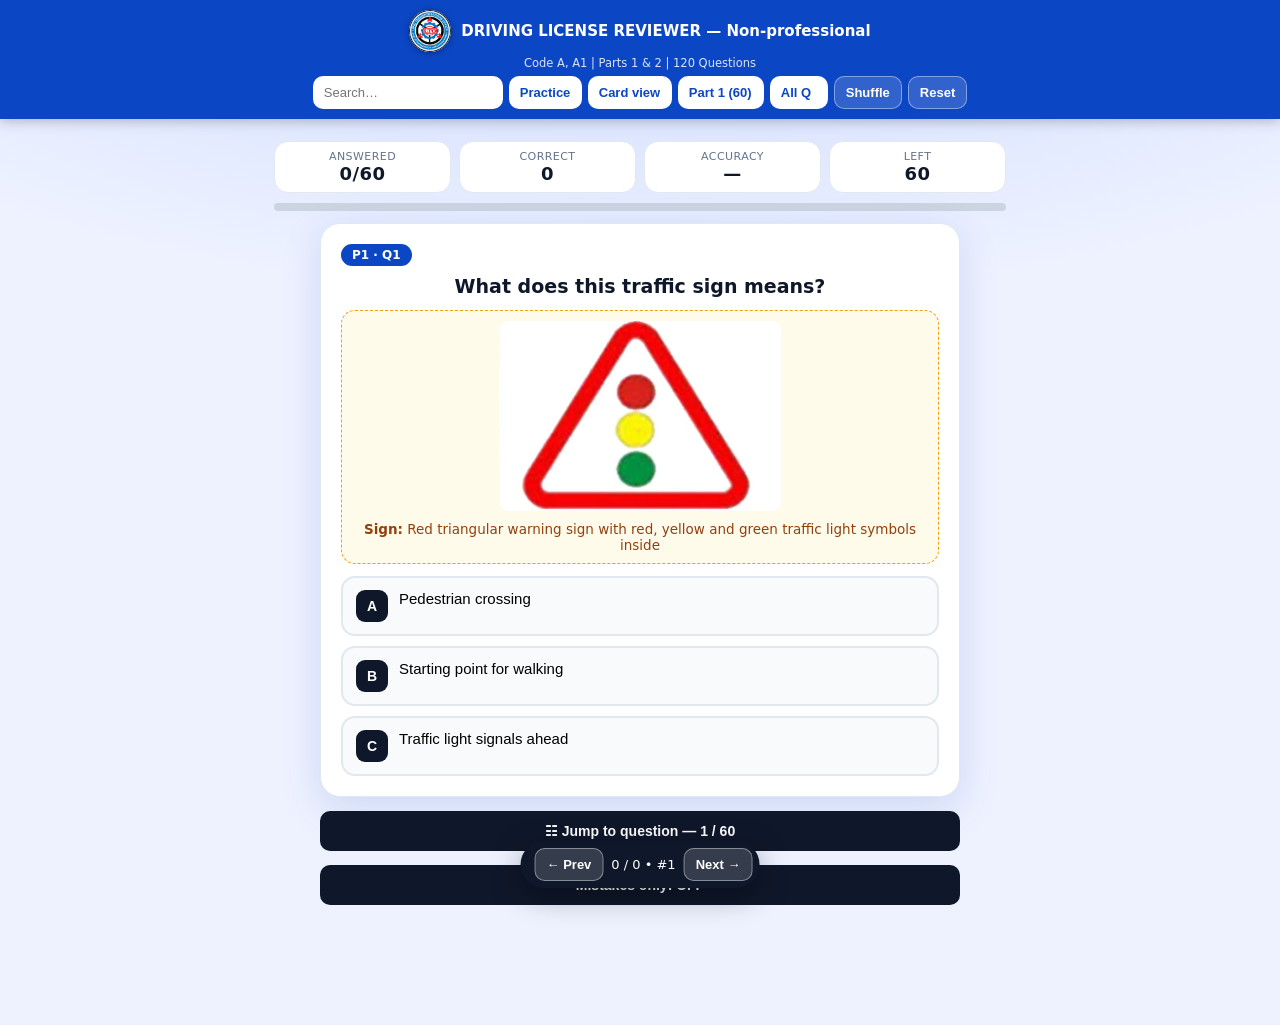
==== reviewer.html @ 5f14f260 "Add landing page, move app to reviewer.html, deep-link quick starts" ====
<!DOCTYPE html>
<html lang="en">
<head>
<meta charset="UTF-8">
<meta name="viewport" content="width=device-width, initial-scale=1.0">
<title>LTO Reviewer – Non-Pro Code A, A1 | Parts 1 & 2 (120 Q)</title>
<link rel="icon" type="image/png" href="assets/land-transportation-office-logo.png">
<link rel="stylesheet" href="styles.css">
</head>
<body>

<header>
<div class="hwrap">
<div>
<h1><span class="brand"><img class="logo" src="assets/land-transportation-office-logo.png" alt="LTO logo">DRIVING LICENSE REVIEWER — Non-professional</span></h1>
<div class="sub">Code A, A1 | Parts 1 &amp; 2 | 120 Questions</div>
<div class="controls">
<input id="search" class="search" placeholder="Search…">
<select id="mode" class="btn btn-w">
<option value="practice">Practice</option>
<option value="exam">Exam</option>
<option value="study">Study</option>
</select>
<select id="view" class="btn btn-w">
<option value="card">Card view</option>
<option value="list">List view</option>
</select>
<select id="bank" class="btn btn-w">
<option value="p1">Part 1 (60)</option>
<option value="p2">Part 2 (60)</option>
<option value="all">Both (120)</option>
</select>
<select id="qlen" class="btn btn-w">
<option value="all">All Q</option>
<option value="40">40 Q</option>
<option value="60">60 Q</option>
<option value="100">100 Q</option>
</select>
<button id="shuffleBtn" class="btn btn-g">Shuffle</button>
<button id="resetBtn" class="btn btn-g">Reset</button>
</div>
</div>
</div>
</header>


<div class="wrap">
<div class="stats">
<div class="pill">Answered<b id="sAnswered">0/60</b></div>
<div class="pill">Correct<b id="sCorrect">0</b></div>
<div class="pill">Accuracy<b id="sAcc">—</b></div>
<div class="pill">Left<b id="sLeft">60</b></div>
</div>
<div class="progress"><div id="bar"></div></div>

<div id="resultBox"></div>
<div id="stage" class="stage"></div>
<div id="listView" class="hidden"></div>

<div class="actions">
<button id="jumpBtn" class="btn btn-d">☷ Jump to question — <span id="posLabel"></span></button>
</div>
<div class="actions">
<button id="mistakesBtn" class="btn btn-d">Mistakes only: OFF</button>
<button id="finishBtn" class="btn btn-green hidden">Finish & Show Result</button>
</div>

<div id="jumpModal" class="overlay hidden">
<div class="modal" role="dialog" aria-modal="true" aria-label="Jump to question">
<div class="mhead"><b>Jump to question</b><button id="closeModal" class="btn btn-d">✕ Close</button></div>
<div class="msub" id="modalSub"></div>
<div class="grid" id="grid"></div>
</div>
</div>

<div id="actionModal" class="overlay hidden">
<div class="modal modal-sm" role="alertdialog" aria-modal="true">
<div class="dlg-title" id="amTitle">Confirm</div>
<div class="dlg-msg" id="amMsg"></div>
<div class="dlg-btns">
<button id="amCancel" class="btn btn-d">Cancel</button>
<button id="amOk" class="btn btn-green">Confirm</button>
</div>
</div>
</div>

<div id="resultModal" class="overlay hidden">
<div class="modal modal-sm" role="dialog" aria-modal="true" aria-label="Exam result">
<div class="dlg-title">Exam Result</div>
<div class="score-big" id="rmScore">0 / 0</div>
<div class="score-sub" id="rmSub"></div>
<div class="dlg-btns">
<button id="rmReview" class="btn btn-d">Review answers</button>
<button id="rmRetake" class="btn btn-w" style="border:1px solid var(--border)">Retake</button>
</div>
</div>
</div>
</div>

<div class="toolbar">
<button id="prevT" class="btn btn-g">← Prev</button>
<span id="tScore">0 / 0</span>
<button id="nextT" class="btn btn-g">Next →</button>
</div>
<div id="toast" class="toast hidden"></div>

<script src="app.js"></script>
</body>
</html>
---- styles.css ----
:root {
  --blue: #0b46c4;
  --blue-d: #08329a;
  --bg: #eef2ff;
  --green-d: #15803d;
  --red-d: #b91c1c;
  --muted: #64748b;
  --border: #e2e8f0;
}
* {
  box-sizing: border-box;
}
body {
  margin: 0;
  font-family:
    system-ui,
    -apple-system,
    Segoe UI,
    Roboto,
    Arial,
    sans-serif;
  background: radial-gradient(1000px 400px at 50% -100px, #c7d7ff, var(--bg));
  color: #0f172a;
  min-height: 100vh;
}
header {
  background: var(--blue);
  color: #fff;
  padding: 10px 14px;
  position: sticky;
  top: 0;
  z-index: 20;
  box-shadow: 0 2px 12px rgba(0, 0, 0, 0.25);
}
.hwrap {
  max-width: 760px;
  margin: 0 auto;
  display: flex;
  flex-direction: column;
  align-items: center;
  text-align: center;
}
h1 {
  font-size: 15px;
  margin: 0;
}
.brand {
  display: inline-flex;
  align-items: center;
  gap: 10px;
}
.logo {
  width: 42px;
  height: 42px;
  border-radius: 50%;
  background: #fff;
  object-fit: cover;
  box-shadow: 0 1px 6px rgba(0, 0, 0, 0.35);
}
.sub {
  font-size: 11.5px;
  opacity: 0.85;
}
.controls {
  display: flex;
  gap: 6px;
  flex-wrap: wrap;
  margin-top: 6px;
  justify-content: center;
}
.btn {
  border: 0;
  border-radius: 10px;
  padding: 8px 11px;
  cursor: pointer;
  font-weight: 700;
  font-size: 13px;
}
.btn-w {
  background: #fff;
  color: var(--blue);
}
.btn-g {
  background: rgba(255, 255, 255, 0.16);
  color: #fff;
  border: 1px solid rgba(255, 255, 255, 0.4);
}
.btn-d {
  background: #0f172a;
  color: #fff;
}
.btn-green {
  background: #22c55e;
  color: #fff;
}
select.btn-w {
  appearance: none;
}
.search {
  border: 0;
  border-radius: 10px;
  padding: 8px 11px;
  min-width: 160px;
  font-size: 13px;
}
.wrap {
  max-width: 760px;
  margin: 0 auto;
  padding: 12px 14px 120px;
}
.stats {
  display: flex;
  gap: 8px;
  margin: 10px 0;
}
.pill {
  flex: 1;
  background: #fff;
  border: 1px solid var(--border);
  border-radius: 14px;
  padding: 8px 10px;
  text-align: center;
  font-size: 11px;
  color: var(--muted);
  text-transform: uppercase;
  letter-spacing: 0.04em;
}
.pill b {
  display: block;
  font-size: 18px;
  color: #0f172a;
}
.progress {
  height: 8px;
  background: #cbd5e1;
  border-radius: 999px;
  overflow: hidden;
  margin: 4px 0 12px;
}
.progress > div {
  height: 100%;
  width: 0%;
  background: linear-gradient(90deg, #22c55e, var(--blue));
  transition: width 0.3s;
}
/* single card stage */
.stage {
  display: flex;
  justify-content: center;
}
.card {
  width: 100%;
  max-width: 640px;
  background: #fff;
  border: 1px solid var(--border);
  border-radius: 20px;
  padding: 20px;
  box-shadow: 0 12px 40px rgba(11, 70, 196, 0.15);
  animation: pop 0.25s ease;
}
@keyframes pop {
  from {
    transform: translateY(8px);
    opacity: 0.4;
  }
  to {
    transform: none;
    opacity: 1;
  }
}
.topline {
  display: flex;
  align-items: center;
  justify-content: space-between;
  margin-bottom: 8px;
}
.qnum {
  background: var(--blue);
  color: #fff;
  font-weight: 800;
  border-radius: 999px;
  padding: 4px 11px;
  font-size: 12px;
}
.counter {
  font-size: 12.5px;
  color: var(--muted);
  font-weight: 700;
}
.qtext {
  font-size: 19px;
  font-weight: 800;
  line-height: 1.35;
  margin: 8px 0 10px;
  text-align: center;
  text-wrap: balance;
}
.sign {
  display: flex;
  gap: 10px;
  background: #fffbeb;
  border: 1.5px dashed #f59e0b;
  color: #92400e;
  border-radius: 14px;
  padding: 10px 12px;
  font-size: 13.5px;
  margin: 10px 0;
  align-items: center;
  justify-content: center;
  flex-direction: column;
  text-align: center;
}
.sign img {
  max-height: 190px;
  max-width: 100%;
  background: #fff;
  border-radius: 10px;
  object-fit: contain;
}
.choices {
  display: grid;
  gap: 10px;
  margin-top: 12px;
}
.choice {
  text-align: left;
  border: 2px solid var(--border);
  background: #f8fafc;
  border-radius: 14px;
  padding: 12px 13px;
  cursor: pointer;
  display: flex;
  gap: 11px;
  align-items: flex-start;
  font-size: 15px;
  transition: 0.15s;
}
.choice:hover {
  border-color: var(--blue);
  background: #eff6ff;
  transform: translateY(-1px);
}
.choice .letter {
  font-weight: 800;
  background: #0f172a;
  color: #fff;
  border-radius: 9px;
  min-width: 32px;
  height: 32px;
  display: inline-flex;
  align-items: center;
  justify-content: center;
  font-size: 14px;
  flex-shrink: 0;
}
.choice.correct {
  background: #dcfce7;
  border-color: var(--green-d);
}
.choice.correct .letter {
  background: var(--green-d);
}
.choice.selected {
  background: #dbeafe;
  border-color: var(--blue);
}
.choice.selected .letter {
  background: var(--blue);
}
.choice.wrong {
  background: #fee2e2;
  border-color: var(--red-d);
}
.choice.wrong .letter {
  background: var(--red-d);
}
.choice:disabled {
  cursor: default;
}
.choice.picked {
  outline: 3px solid #bfdbfe;
}
.feedback {
  margin-top: 12px;
  font-size: 14px;
  font-weight: 700;
  border-radius: 14px;
  padding: 0;
  overflow: hidden;
  border: 1.5px solid transparent;
  animation: slideIn 0.25s ease;
}
@keyframes slideIn {
  from {
    transform: translateY(4px);
    opacity: 0;
  }
  to {
    transform: none;
    opacity: 1;
  }
}
.feedback.ok {
  background: #f0fdf4;
  border-color: #86efac;
  color: #14532d;
}
.feedback.no {
  background: #fef2f2;
  border-color: #fca5a5;
  color: #7f1d1d;
}
.fb-top {
  display: flex;
  gap: 10px;
  align-items: center;
  padding: 10px 12px;
}
.fb-icon {
  width: 26px;
  height: 26px;
  border-radius: 999px;
  display: inline-flex;
  align-items: center;
  justify-content: center;
  font-size: 15px;
  font-weight: 900;
  flex-shrink: 0;
  color: #fff;
}
.ok .fb-icon {
  background: #16a34a;
}
.no .fb-icon {
  background: #dc2626;
}
.fb-title {
  font-weight: 900;
  font-size: 14px;
  letter-spacing: 0.01em;
}
.fb-sub {
  font-weight: 600;
  font-size: 13px;
  opacity: 0.9;
  margin-top: 1px;
}
.fb-ans {
  display: block;
  margin: 0;
  padding: 9px 12px 10px 48px;
  font-size: 13.5px;
  line-height: 1.45;
  border-top: 1px dashed currentColor;
  opacity: 0.95;
}
.ok .fb-ans {
  background: #dcfce7;
}
.no .fb-ans {
  background: #fee2e2;
}
.feedback.info {
  background: #eff6ff;
  border-color: #93c5fd;
  color: #1e3a8a;
}
.feedback.info .fb-icon {
  background: var(--blue);
}
.status {
  font-size: 11px;
  font-weight: 900;
  border-radius: 999px;
  padding: 4px 10px;
  letter-spacing: 0.03em;
  white-space: nowrap;
}
.status.ok {
  background: #16a34a;
  color: #fff;
}
.status.no {
  background: #dc2626;
  color: #fff;
}
.status.idle {
  background: #e2e8f0;
  color: #475569;
}
.status.key {
  background: var(--blue);
  color: #fff;
}
.answer-key {
  margin-top: 8px;
  font-size: 13px;
  background: #f1f5f9;
  border-radius: 10px;
  padding: 8px 10px;
}
.navrow {
  display: flex;
  gap: 8px;
  margin-top: 14px;
}
.navrow .btn {
  flex: 1;
  padding: 12px;
  font-size: 14px;
}
.hint {
  font-size: 12px;
  color: var(--muted);
  text-align: center;
  margin-top: 8px;
}
/* action bar + modal navigator */
.actions {
  display: flex;
  gap: 8px;
  max-width: 640px;
  margin: 14px auto 0;
}
.actions .btn {
  flex: 1;
  padding: 12px;
  font-size: 14px;
}
.overlay {
  position: fixed;
  inset: 0;
  background: rgba(2, 6, 23, 0.6);
  display: flex;
  align-items: center;
  justify-content: center;
  z-index: 50;
  padding: 16px;
  backdrop-filter: blur(2px);
}
.modal {
  width: 100%;
  max-width: 560px;
  max-height: 82vh;
  overflow: auto;
  background: #fff;
  border-radius: 18px;
  padding: 16px;
  box-shadow: 0 20px 60px rgba(0, 0, 0, 0.4);
  animation: pop 0.2s ease;
}
.modal-sm {
  max-width: 400px;
  text-align: center;
}
.modal-sm .mhead {
  justify-content: center;
  text-align: center;
}
.dlg-title {
  font-size: 17px;
  font-weight: 800;
  margin: 2px 0 6px;
}
.dlg-msg {
  font-size: 13.5px;
  color: #475569;
  line-height: 1.5;
}
.dlg-btns {
  display: flex;
  gap: 8px;
  margin-top: 14px;
}
.dlg-btns .btn {
  flex: 1;
  padding: 11px;
  font-size: 14px;
}
.btn-red {
  background: #dc2626;
  color: #fff;
}
.score-big {
  font-size: 34px;
  font-weight: 900;
  margin: 4px 0;
}
.score-sub {
  font-size: 13px;
  color: #475569;
}
.mhead {
  display: flex;
  align-items: center;
  justify-content: space-between;
  margin-bottom: 4px;
}
.mhead b {
  font-size: 15px;
}
.msub {
  font-size: 12.5px;
  color: var(--muted);
  margin-bottom: 10px;
}
.grid {
  display: grid;
  grid-template-columns: repeat(10, 1fr);
  gap: 6px;
}
.dot {
  aspect-ratio: 1;
  border: 1.5px solid var(--border);
  background: #f8fafc;
  border-radius: 9px;
  font-size: 12px;
  font-weight: 800;
  cursor: pointer;
}
.dot.cur {
  outline: 3px solid var(--blue);
}
.dot.ok {
  background: #dcfce7;
  border-color: var(--green-d);
  color: var(--green-d);
}
.dot.no {
  background: #fee2e2;
  border-color: var(--red-d);
  color: var(--red-d);
}
.dot.skip {
  background: #fff;
}
.dot.done {
  background: #dbeafe;
  border-color: var(--blue);
  color: var(--blue);
}
/* list view */
#listView {
  display: grid;
  gap: 10px;
}
#listView .card {
  max-width: none;
  padding: 14px;
}
.hidden {
  display: none !important;
}
.result {
  background: #fff;
  border: 2px solid var(--blue);
  border-radius: 16px;
  padding: 16px;
  text-align: center;
  max-width: 640px;
  margin: 0 auto 12px;
}
.result b {
  font-size: 24px;
}
.toolbar {
  position: fixed;
  bottom: 12px;
  left: 50%;
  transform: translateX(-50%);
  background: #0f172a;
  color: #fff;
  border-radius: 999px;
  padding: 7px 7px 7px 14px;
  display: flex;
  gap: 8px;
  align-items: center;
  box-shadow: 0 8px 30px rgba(0, 0, 0, 0.35);
  font-size: 13px;
  z-index: 30;
}
.toast {
  position: fixed;
  bottom: 64px;
  left: 50%;
  transform: translateX(-50%) translateY(10px);
  background: #0f172a;
  color: #fff;
  border-radius: 14px;
  padding: 10px 16px;
  font-size: 13.5px;
  font-weight: 700;
  box-shadow: 0 10px 30px rgba(0, 0, 0, 0.4);
  z-index: 60;
  opacity: 0;
  pointer-events: none;
  transition: 0.2s;
  max-width: calc(100vw - 32px);
  text-align: center;
}
.toast.show {
  opacity: 1;
  transform: translateX(-50%) translateY(0);
}
.toast.ok {
  background: #15803d;
}
.toast.no {
  background: #b91c1c;
}
.toast.key {
  background: var(--blue);
}
@media (max-width: 560px) {
  .grid {
    grid-template-columns: repeat(6, 1fr);
  }
  .qtext {
    font-size: 17px;
  }
  .wrap {
    padding: 10px 10px 120px;
  }
}

/* landing page */
.lp { text-align: center; }
.lp-nav {
  position: sticky; top: 0; z-index: 20;
  display: flex; align-items: center; justify-content: space-between;
  padding: 10px 18px; background: var(--blue); color: #fff;
  box-shadow: 0 2px 12px rgba(0, 0, 0, 0.25);
}
.lp-brand { display: inline-flex; align-items: center; gap: 9px; color: #fff; text-decoration: none; font-weight: 800; }
.lp-brand img { width: 32px; height: 32px; border-radius: 50%; background: #fff; object-fit: cover; }
.lp-cta { text-decoration: none; }
.lp-hero { max-width: 760px; margin: 0 auto; padding: 44px 18px 10px; }
.lp-logo { width: 110px; height: 110px; border-radius: 50%; background: #fff; object-fit: cover; box-shadow: 0 10px 30px rgba(11, 70, 196, 0.3); }
.lp-kicker { margin: 16px 0 6px; font-size: 12.5px; font-weight: 800; letter-spacing: 0.08em; text-transform: uppercase; color: var(--blue); }
.lp-title { margin: 0; font-size: clamp(28px, 5vw, 44px); line-height: 1.15; letter-spacing: -0.02em; }
.lp-sub { color: #475569; font-size: 16px; max-width: 560px; margin: 12px auto 0; }
.lp-actions { display: flex; gap: 10px; justify-content: center; flex-wrap: wrap; margin-top: 20px; }
.lp-actions a { text-decoration: none; }
.lp-big { padding: 13px 22px !important; font-size: 15px !important; }
.lp-stats { display: flex; gap: 10px; justify-content: center; flex-wrap: wrap; margin: 26px 0 6px; }
.lp-stats div { background: #fff; border: 1px solid var(--border); border-radius: 14px; padding: 10px 20px; min-width: 110px; }
.lp-stats b { display: block; font-size: 24px; }
.lp-stats span { font-size: 12px; color: var(--muted); }
.lp-main { max-width: 760px; margin: 0 auto; padding: 10px 18px 40px; }
.lp-main section { margin-top: 34px; }
.lp-main h2 { font-size: 22px; margin-bottom: 4px; }
.lp-cards { display: grid; grid-template-columns: repeat(3, 1fr); gap: 10px; margin-top: 14px; }
.lp-two { grid-template-columns: repeat(2, 1fr); }
.lp-card { background: #fff; border: 1.5px solid var(--border); border-radius: 16px; padding: 16px 14px; text-decoration: none; color: inherit; display: grid; gap: 6px; transition: 0.15s; }
.lp-card:hover { border-color: var(--blue); transform: translateY(-2px); box-shadow: 0 8px 24px rgba(11, 70, 196, 0.15); }
.lp-card b { font-size: 16px; }
.lp-card span:last-child { font-size: 13.5px; color: #475569; }
.lp-emoji { font-size: 26px; }
.lp-note { color: var(--muted); font-size: 13.5px; margin: 2px 0 0; }
.lp-signs { display: flex; gap: 10px; justify-content: center; flex-wrap: wrap; margin-top: 14px; }
.lp-signs img { width: 120px; height: 90px; object-fit: cover; background: #fff; border: 1px solid var(--border); border-radius: 12px; }
.lp-list { list-style: none; padding: 0; margin: 14px auto 0; max-width: 480px; text-align: left; display: grid; gap: 8px; font-size: 14.5px; }
.lp-foot { border-top: 1px solid var(--border); padding: 18px; font-size: 12.5px; color: var(--muted); }
.lp-foot a { color: var(--blue); }
@media (max-width: 600px) {
  .lp-cards { grid-template-columns: 1fr; }
  .lp-two { grid-template-columns: 1fr; }
}
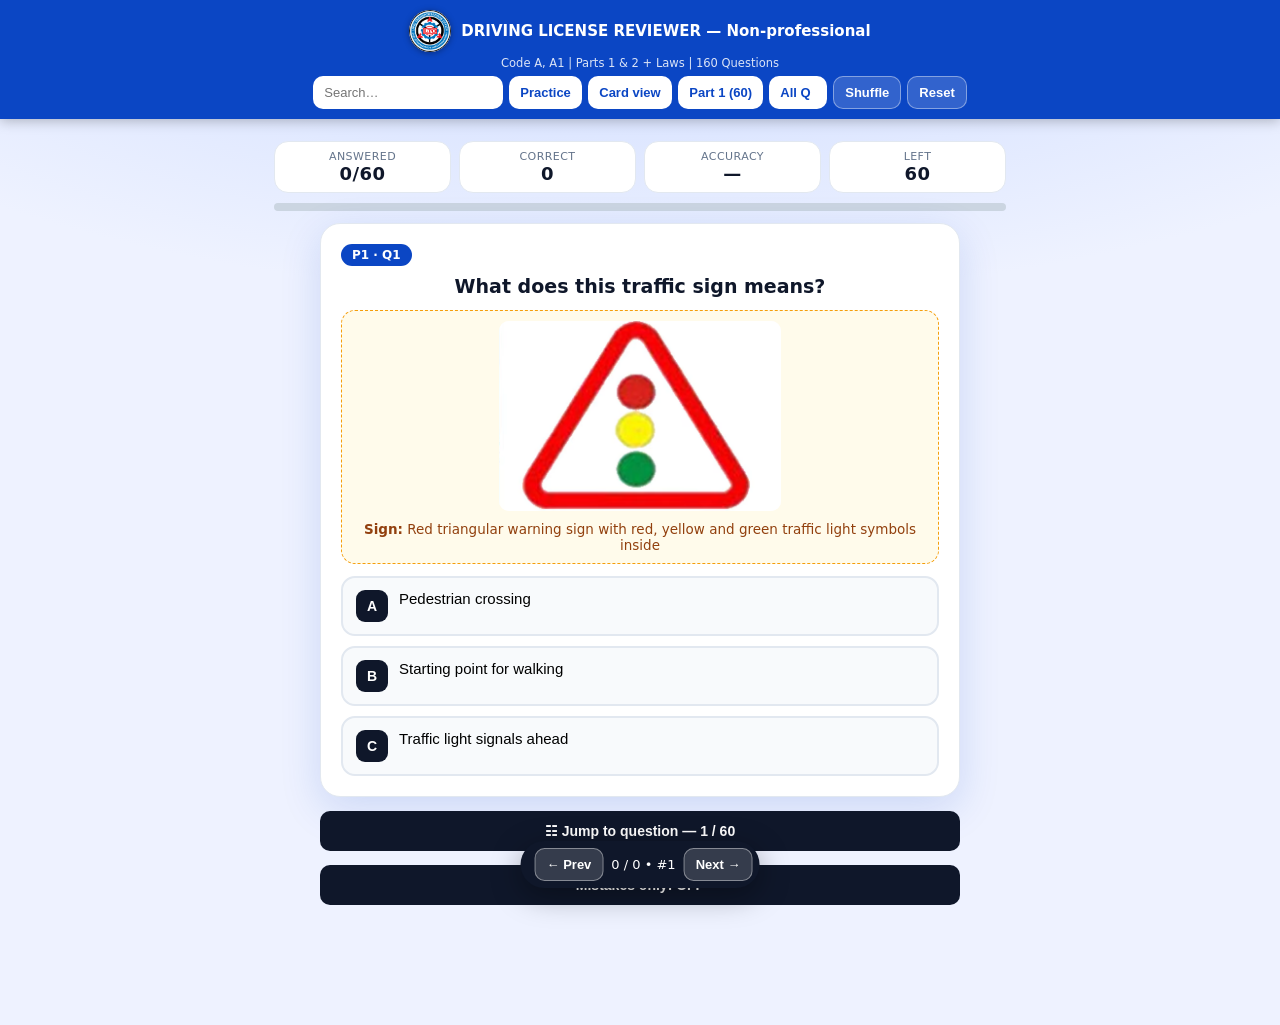
==== commit 4d283be6: "Add Laws bank: 40 LTO law questions (RA 4136/10930/10586/10913/10054/8750/10666), 160 total" ====
--- a/reviewer.html
+++ b/reviewer.html
@@ -3,7 +3,8 @@
 <head>
 <meta charset="UTF-8">
 <meta name="viewport" content="width=device-width, initial-scale=1.0">
-<title>LTO Reviewer – Non-Pro Code A, A1 | Parts 1 & 2 (120 Q)</title>
+<meta name="color-scheme" content="light">
+<title>LTO Reviewer – Non-Pro Code A, A1 | Parts 1 & 2 + Laws (160 Q)</title>
 <link rel="icon" type="image/png" href="assets/land-transportation-office-logo.png">
 <link rel="stylesheet" href="styles.css">
 </head>
@@ -13,7 +14,7 @@
 <div class="hwrap">
 <div>
 <h1><span class="brand"><img class="logo" src="assets/land-transportation-office-logo.png" alt="LTO logo">DRIVING LICENSE REVIEWER — Non-professional</span></h1>
-<div class="sub">Code A, A1 | Parts 1 &amp; 2 | 120 Questions</div>
+<div class="sub">Code A, A1 | Parts 1 &amp; 2 + Laws | 160 Questions</div>
 <div class="controls">
 <input id="search" class="search" placeholder="Search…">
 <select id="mode" class="btn btn-w">
@@ -28,7 +29,8 @@
 <select id="bank" class="btn btn-w">
 <option value="p1">Part 1 (60)</option>
 <option value="p2">Part 2 (60)</option>
-<option value="all">Both (120)</option>
+<option value="lw">Laws (40)</option>
+<option value="all">All (160)</option>
 </select>
 <select id="qlen" class="btn btn-w">
 <option value="all">All Q</option>
@@ -104,6 +106,17 @@
 </div>
 <div id="toast" class="toast hidden"></div>
 
+<div id="infoModal" class="overlay hidden">
+<div class="modal modal-sm" role="dialog" aria-modal="true" aria-label="Why this answer">
+<div class="dlg-title" id="imTitle">Answer</div>
+<div class="dlg-msg"><b id="imAns"></b></div>
+<div class="dlg-msg" id="imInfo" style="margin-top:8px;text-align:left"></div>
+<div class="dlg-btns">
+<button id="imClose" class="btn btn-d">Close</button>
+</div>
+</div>
+</div>
+
 <script src="app.js"></script>
 </body>
 </html>
--- a/styles.css
+++ b/styles.css
@@ -1,4 +1,5 @@
 :root {
+  color-scheme: light;
   --blue: #0b46c4;
   --blue-d: #08329a;
   --bg: #eef2ff;
@@ -634,24 +635,39 @@
 .lp-brand { display: inline-flex; align-items: center; gap: 9px; color: #fff; text-decoration: none; font-weight: 800; }
 .lp-brand img { width: 32px; height: 32px; border-radius: 50%; background: #fff; object-fit: cover; }
 .lp-cta { text-decoration: none; }
-.lp-hero { max-width: 760px; margin: 0 auto; padding: 44px 18px 10px; }
+.lp-hero {
+  position: sticky; top: 0; z-index: 30;
+  background: radial-gradient(1000px 400px at 50% -100px, #c7d7ff, var(--bg)), var(--bg);
+  color: #0f172a;
+  border-bottom: 1px solid transparent;
+}
+.lp-hero-in { max-width: 760px; margin: 0 auto; padding: 44px 18px 10px; }
+.lp-hero.stuck { box-shadow: 0 8px 24px rgba(0, 0, 0, 0.18); border-color: var(--border); }
+.lp-hero.stuck .lp-hero-in { padding-top: 10px; padding-bottom: 10px; }
+.lp-hero .lp-logo, .lp-hero .lp-title, .lp-hero .lp-big { transition: 0.2s ease; }
+.lp-hero.stuck .lp-logo { width: 36px; height: 36px; }
+.lp-hero.stuck .lp-kicker, .lp-hero.stuck .lp-sub, .lp-hero.stuck .lp-stats { display: none; }
+.lp-hero.stuck .lp-title { font-size: 19px; }
+.lp-hero.stuck .lp-actions { margin-top: 10px; }
+.lp-hero.stuck .lp-actions a:last-child { display: none; }
+.lp-hero.stuck .lp-big { padding: 9px 16px !important; font-size: 13px !important; }
 .lp-logo { width: 110px; height: 110px; border-radius: 50%; background: #fff; object-fit: cover; box-shadow: 0 10px 30px rgba(11, 70, 196, 0.3); }
 .lp-kicker { margin: 16px 0 6px; font-size: 12.5px; font-weight: 800; letter-spacing: 0.08em; text-transform: uppercase; color: var(--blue); }
-.lp-title { margin: 0; font-size: clamp(28px, 5vw, 44px); line-height: 1.15; letter-spacing: -0.02em; }
-.lp-sub { color: #475569; font-size: 16px; max-width: 560px; margin: 12px auto 0; }
+.lp-title { margin: 0; font-size: clamp(28px, 5vw, 44px); line-height: 1.15; letter-spacing: -0.02em; color: #0f172a; }
+.lp-sub { color: #475569; font-size: 16px; max-width: 560px; margin: 12px auto 0; background: transparent; }
 .lp-actions { display: flex; gap: 10px; justify-content: center; flex-wrap: wrap; margin-top: 20px; }
 .lp-actions a { text-decoration: none; }
 .lp-big { padding: 13px 22px !important; font-size: 15px !important; }
 .lp-stats { display: flex; gap: 10px; justify-content: center; flex-wrap: wrap; margin: 26px 0 6px; }
-.lp-stats div { background: #fff; border: 1px solid var(--border); border-radius: 14px; padding: 10px 20px; min-width: 110px; }
-.lp-stats b { display: block; font-size: 24px; }
+.lp-stats div { background: #fff; border: 1px solid var(--border); border-radius: 14px; padding: 10px 20px; min-width: 110px; color: #0f172a; }
+.lp-stats b { display: block; font-size: 24px; color: #0f172a; }
 .lp-stats span { font-size: 12px; color: var(--muted); }
-.lp-main { max-width: 760px; margin: 0 auto; padding: 10px 18px 40px; }
+.lp-main { max-width: 760px; margin: 0 auto; padding: 10px 18px 40px; color: #0f172a; }
 .lp-main section { margin-top: 34px; }
-.lp-main h2 { font-size: 22px; margin-bottom: 4px; }
+.lp-main h2 { font-size: 22px; margin-bottom: 4px; color: #0f172a; }
 .lp-cards { display: grid; grid-template-columns: repeat(3, 1fr); gap: 10px; margin-top: 14px; }
 .lp-two { grid-template-columns: repeat(2, 1fr); }
-.lp-card { background: #fff; border: 1.5px solid var(--border); border-radius: 16px; padding: 16px 14px; text-decoration: none; color: inherit; display: grid; gap: 6px; transition: 0.15s; }
+.lp-card { background: #fff; border: 1.5px solid var(--border); border-radius: 16px; padding: 16px 14px; text-decoration: none; color: #0f172a; display: grid; gap: 6px; transition: 0.15s; }
 .lp-card:hover { border-color: var(--blue); transform: translateY(-2px); box-shadow: 0 8px 24px rgba(11, 70, 196, 0.15); }
 .lp-card b { font-size: 16px; }
 .lp-card span:last-child { font-size: 13.5px; color: #475569; }
@@ -666,3 +682,15 @@
   .lp-cards { grid-template-columns: 1fr; }
   .lp-two { grid-template-columns: 1fr; }
 }
+
+/* rule explanations */
+.fb-why {
+  display: block; margin: 0; padding: 9px 12px 11px 48px;
+  font-size: 13px; line-height: 1.55; font-weight: 500;
+  border-top: 1px solid rgba(0, 0, 0, 0.08); opacity: 0.95;
+}
+.why-link {
+  background: none; border: 0; width: 100%; cursor: pointer;
+  color: var(--blue); font-size: 13px; font-weight: 700;
+  padding: 10px 4px 2px; text-align: center;
+}
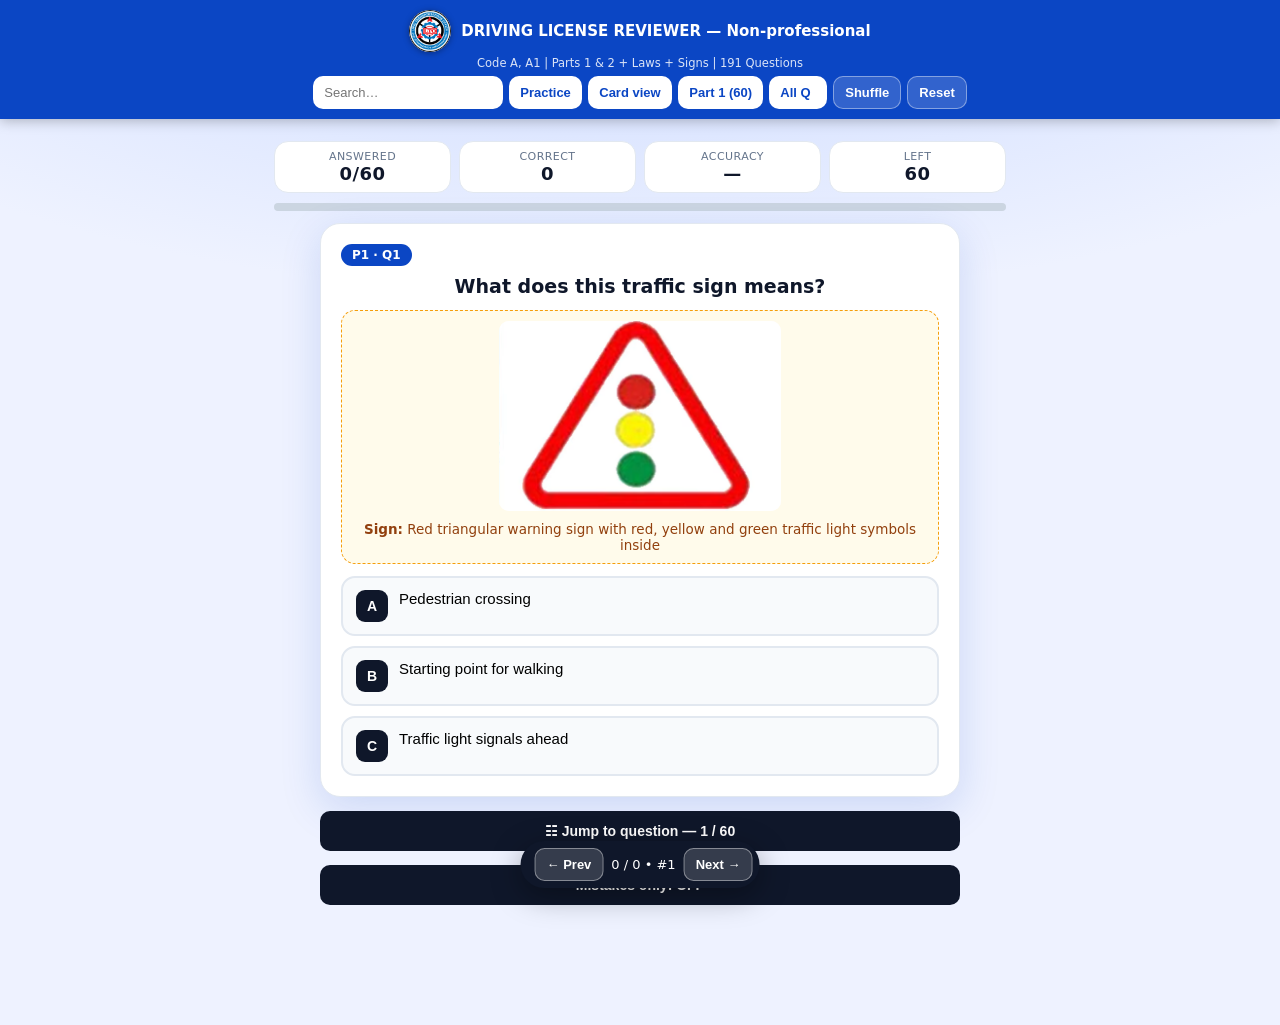
==== commit 52693080: "Add Road Signs bank: 31 new sign questions with SVG recreations, 60 signs total" ====
--- a/reviewer.html
+++ b/reviewer.html
@@ -4,7 +4,7 @@
 <meta charset="UTF-8">
 <meta name="viewport" content="width=device-width, initial-scale=1.0">
 <meta name="color-scheme" content="light">
-<title>LTO Reviewer – Non-Pro Code A, A1 | Parts 1 & 2 + Laws (160 Q)</title>
+<title>LTO Reviewer – Non-Pro Code A, A1 | Parts 1 & 2 + Laws + Signs (191 Q)</title>
 <link rel="icon" type="image/png" href="assets/land-transportation-office-logo.png">
 <link rel="stylesheet" href="styles.css">
 </head>
@@ -14,7 +14,7 @@
 <div class="hwrap">
 <div>
 <h1><span class="brand"><img class="logo" src="assets/land-transportation-office-logo.png" alt="LTO logo">DRIVING LICENSE REVIEWER — Non-professional</span></h1>
-<div class="sub">Code A, A1 | Parts 1 &amp; 2 + Laws | 160 Questions</div>
+<div class="sub">Code A, A1 | Parts 1 &amp; 2 + Laws + Signs | 191 Questions</div>
 <div class="controls">
 <input id="search" class="search" placeholder="Search…">
 <select id="mode" class="btn btn-w">
@@ -30,7 +30,8 @@
 <option value="p1">Part 1 (60)</option>
 <option value="p2">Part 2 (60)</option>
 <option value="lw">Laws (40)</option>
-<option value="all">All (160)</option>
+<option value="sg">Signs (60)</option>
+<option value="all">All (191)</option>
 </select>
 <select id="qlen" class="btn btn-w">
 <option value="all">All Q</option>
--- a/styles.css
+++ b/styles.css
@@ -694,3 +694,11 @@
   color: var(--blue); font-size: 13px; font-weight: 700;
   padding: 10px 4px 2px; text-align: center;
 }
+
+/* law topic pictograms */
+.lwic { display: inline-flex; color: var(--blue); }
+.lwic svg { width: 92px; height: 92px; }
+
+/* road-sign SVG recreations */
+.sgpic { display: inline-flex; }
+.sgpic svg { width: min(100%, 230px); height: auto; max-height: 200px; }
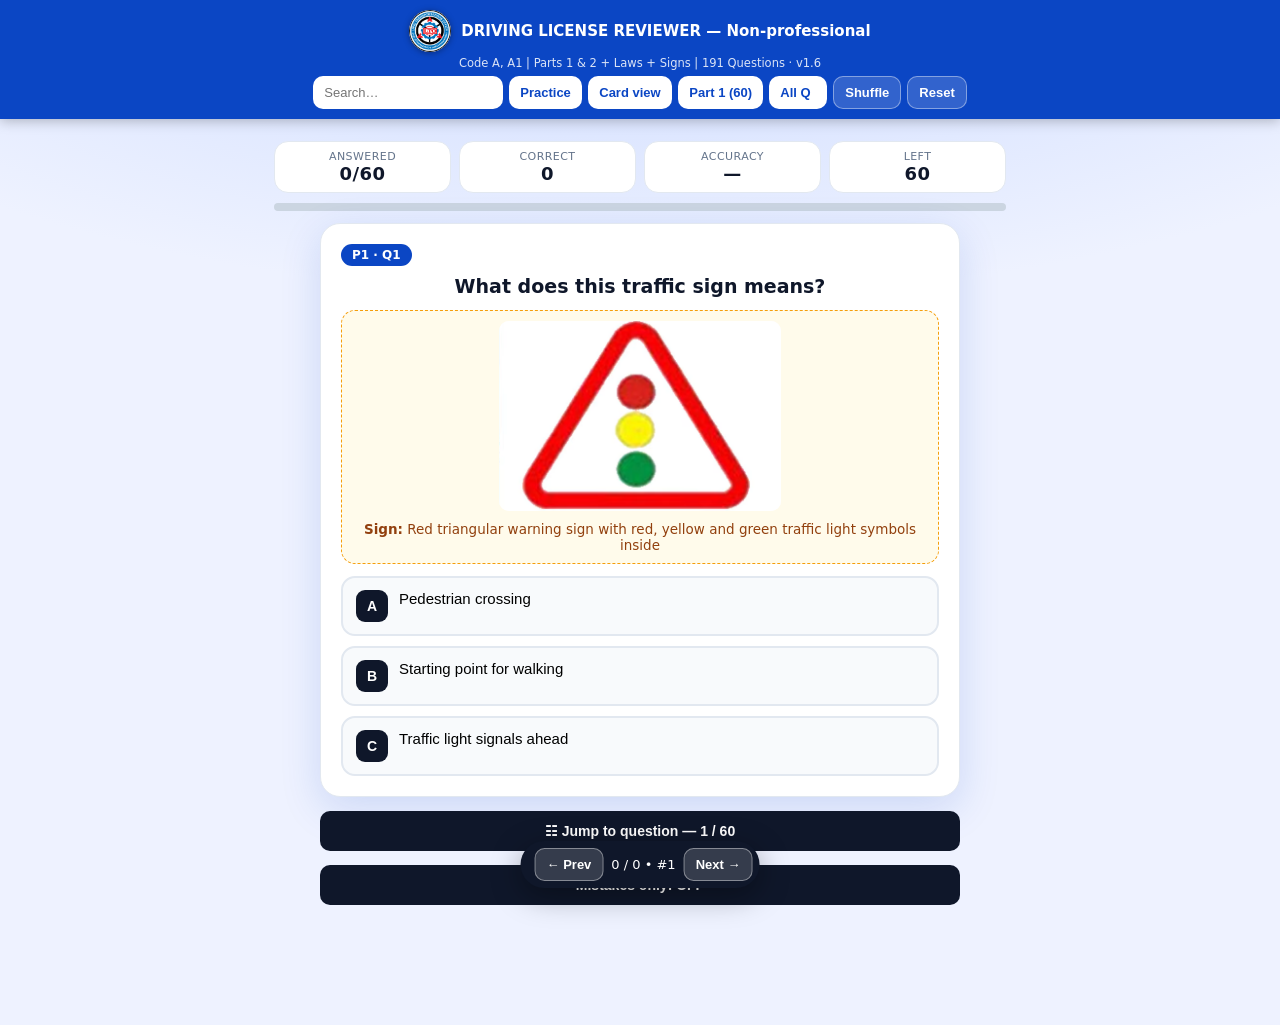
==== commit acc1b700: "Cache-bust assets (v6) so bank/mode controls always run current code" ====
--- a/reviewer.html
+++ b/reviewer.html
@@ -6,7 +6,7 @@
 <meta name="color-scheme" content="light">
 <title>LTO Reviewer – Non-Pro Code A, A1 | Parts 1 & 2 + Laws + Signs (191 Q)</title>
 <link rel="icon" type="image/png" href="assets/land-transportation-office-logo.png">
-<link rel="stylesheet" href="styles.css">
+<link rel="stylesheet" href="styles.css?v=6">
 </head>
 <body>
 
@@ -14,7 +14,7 @@
 <div class="hwrap">
 <div>
 <h1><span class="brand"><img class="logo" src="assets/land-transportation-office-logo.png" alt="LTO logo">DRIVING LICENSE REVIEWER — Non-professional</span></h1>
-<div class="sub">Code A, A1 | Parts 1 &amp; 2 + Laws + Signs | 191 Questions</div>
+<div class="sub">Code A, A1 | Parts 1 &amp; 2 + Laws + Signs | 191 Questions · v1.6</div>
 <div class="controls">
 <input id="search" class="search" placeholder="Search…">
 <select id="mode" class="btn btn-w">
@@ -118,6 +118,6 @@
 </div>
 </div>
 
-<script src="app.js"></script>
+<script src="app.js?v=6"></script>
 </body>
 </html>
